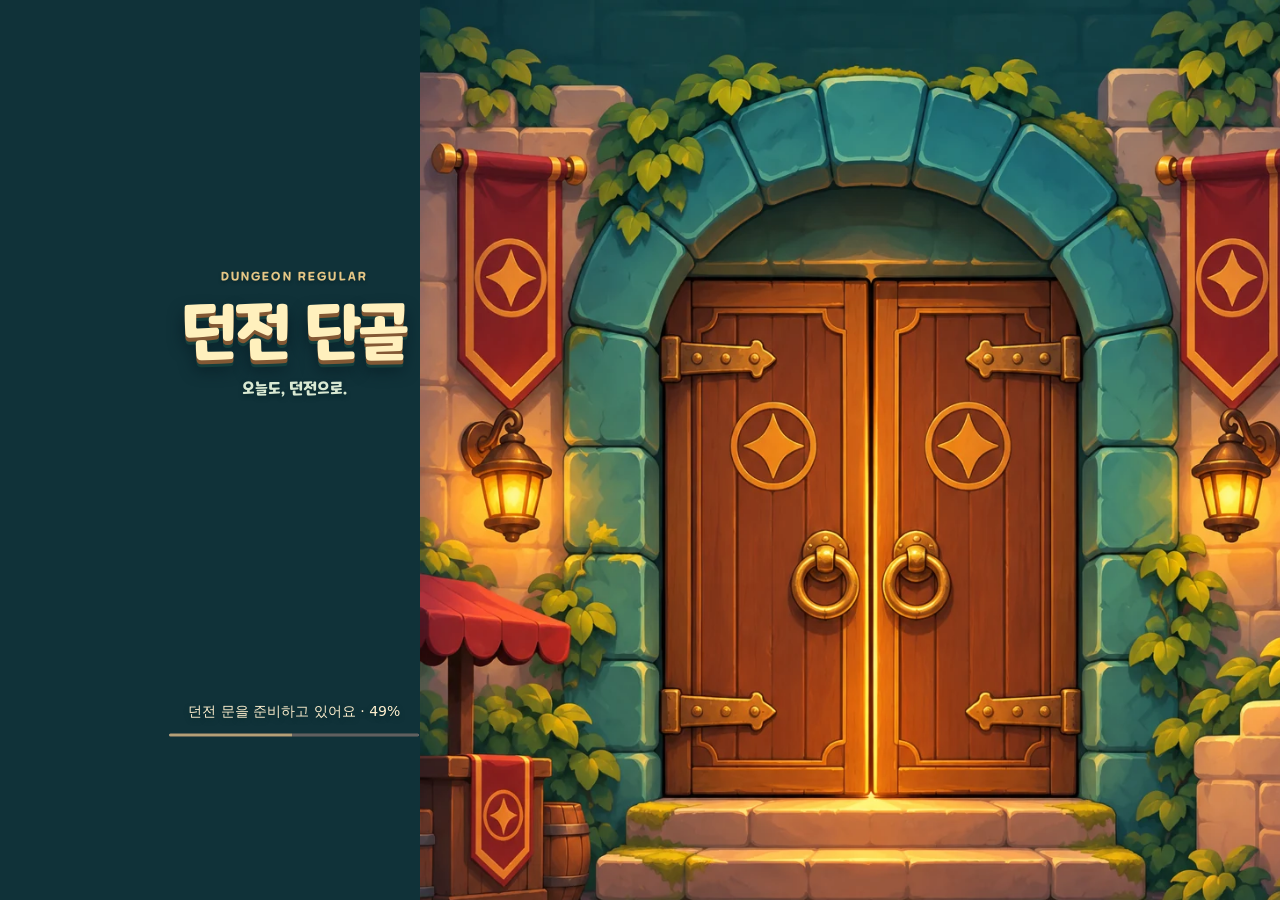
==== index.html @ 7201248c "Release V73 automatic relic skills and tier-zero balance updates" ====
<!doctype html>
<html lang="ko"><head><meta charset="utf-8"><meta name="viewport" content="width=device-width,initial-scale=1,viewport-fit=cover"><title>던전 단골 · Dungeon Regular</title>
<link rel="icon" href="index.icon.png"><link rel="apple-touch-icon" href="index.apple-touch-icon.png">
<link rel="stylesheet" href="entrance.css?v=73">
<style>html,body{margin:0;background:#101e25;color:#fff;overflow:hidden}body{position:fixed;inset:0;box-sizing:border-box;padding-top:env(safe-area-inset-top,0px);padding-bottom:env(safe-area-inset-bottom,0px);touch-action:none}canvas{display:block;outline:none}</style></head>
<body><canvas id="canvas" tabindex="0"></canvas><div id="entrance" role="region" aria-label="Dungeon entrance"></div><noscript>게임을 시작하려면 JavaScript를 켜 주세요.</noscript>
<script src="entrance.js?v=73"></script>
<script src="audio-gate.js?v=73"></script>
<script src="runtime-diagnostics.js?v=73"></script>
<script src="visible-viewport.js?v=73"></script>
<script src="index.js" onerror="window.ChainDelveEntrance.fail()"></script>
<script>
const GODOT_CONFIG={"args": [], "canvasResizePolicy": 0, "ensureCrossOriginIsolationHeaders": false, "executable": "index", "mainPack": "game-v73.pck", "focusCanvas": false, "persistentPaths": ["/userfs"], "fileSizes": {"index.wasm": 39513091, "game-v73.pck": 38753948}};
(async()=>{
  try {
    if(!window.Engine || Engine.getMissingFeatures({threads:false}).length)throw new Error('Unsupported runtime');
    performance.mark('engine-start');
    const engine=new Engine(GODOT_CONFIG);
    await engine.startGame({onProgress:(current,total)=>window.ChainDelveEntrance.progress(current,total)});
    performance.mark('engine-loaded');
    window.ChainDelveAudio.ready();window.ChainDelveEntrance.loaded();
  }catch(error){console.error(error);window.ChainDelveEntrance.fail();}
})();
</script></body></html>
---- entrance.css ----
@font-face{font-family:EntranceMaple;src:url('entrance-art/maplestory-bold.otf') format('opentype');font-display:swap}
#entrance{position:fixed;inset:0;z-index:10;overflow:hidden;background:#103239;color:#fff2cd;font-family:EntranceMaple,system-ui,sans-serif;isolation:isolate;touch-action:manipulation}#entrance[hidden]{display:none}
.entrance-scene{position:absolute;height:100%;aspect-ratio:2/3;left:50%;top:0;transform:translateX(-50%)}
.entrance-art{position:absolute;inset:0;background:url('entrance-art/closed.webp') center/100% 100% no-repeat}
.entrance-art:after{content:'';position:absolute;inset:0;background:url('entrance-art/open.webp') center/100% 100% no-repeat;opacity:0}
.entrance-doors{position:absolute;left:26.6%;top:37.3%;width:46.8%;height:38.5%;perspective:900px;visibility:hidden;overflow:hidden}
.entrance-door{position:absolute;top:0;bottom:0;width:50%;background-image:url('entrance-art/closed.webp');background-size:427.35% 259.74%;background-repeat:no-repeat;backface-visibility:hidden;transition:transform 2.2s cubic-bezier(.4,0,.2,1),filter 2.2s}
.entrance-door.left{left:0;background-position:34.73% 60.65%;transform-origin:left center}.entrance-door.right{right:0;background-position:65.27% 60.65%;transform-origin:right center}
.entrance-heading{position:absolute;top:calc(max(env(safe-area-inset-top,0px),var(--top,0px)) + var(--entrance-nav,0px) + 6%);left:16px;right:16px;text-align:center;pointer-events:none}
.entrance-eyebrow{font-family:EntranceMaple,system-ui,sans-serif;font-size:clamp(11px,2.8vw,15px);letter-spacing:.18em;color:#e6c786;text-shadow:0 2px 3px #09262c}
.entrance-heading h1{font-size:clamp(42px,10.5vw,76px);font-weight:normal;letter-spacing:-.035em;line-height:1.15;margin:12px 0 10px;color:#fff0bd;text-shadow:0 4px 0 #835834,0 7px 0 #153e3c,0 9px 16px #071d25}
.entrance-heading p{font-size:clamp(14px,3.3vw,19px);color:#d9e9d3;margin:0;text-shadow:0 2px 4px #08272b}
#entrance .entrance-enter{position:absolute;left:25%;top:36%;width:50%;height:42%;border:0;background:transparent;border-radius:10px;color:#fff1cf;cursor:pointer;font:inherit;box-shadow:none;text-shadow:0 2px 4px #1b261e;transition:opacity .2s}
#entrance .entrance-enter span{position:absolute;top:103%;left:50%;transform:translateX(-50%);width:max-content;max-width:185%;font-size:clamp(19px,4.8vw,27px);padding:10px 18px;background:#153e39ed;border:1px solid #cfb16d;border-radius:10px;box-shadow:0 3px 0 #0b2728,0 6px 16px #15272366;line-height:1.3}
#entrance .entrance-enter small{position:absolute;top:calc(103% + 62px);left:50%;transform:translateX(-50%);width:200%;font:12px/1.4 system-ui,sans-serif;color:#f4e3bb;text-shadow:0 1px 4px #08272b}
#entrance .entrance-enter:disabled{cursor:default}#entrance[data-state=loading] .entrance-enter,#entrance[data-state=error] .entrance-enter{visibility:hidden}.entrance-enter:focus-visible{outline:3px solid #ffe7a0;outline-offset:5px}
.entrance-footer{position:absolute;left:16px;right:16px;bottom:calc(max(env(safe-area-inset-bottom,0px),var(--bottom,0px)) + 4%);text-align:center;font:14px/1.5 system-ui,sans-serif;color:#fff0cf;text-shadow:0 2px 5px #092d2e}.entrance-footer p{margin:0 0 10px;min-height:1.4em}.entrance-footer progress{display:block;width:min(250px,70vw);height:6px;margin:auto;accent-color:#e4bb69}.entrance-footer progress[hidden]{display:none}.entrance-footer progress::-webkit-progress-bar{background:#153d3b;border-radius:4px}.entrance-footer progress::-webkit-progress-value{background:#e4bb69;border-radius:4px}#entrance .entrance-retry{background:#1b514c;border:1px solid #d6b477;color:#fff0cc;padding:12px 24px;border-radius:12px;font:inherit}
#entrance[data-state=ready] .entrance-footer{pointer-events:none}#entrance[data-state=opening] .entrance-art:after{opacity:1}#entrance[data-state=opening] .entrance-doors{visibility:visible}#entrance[data-state=opening] .entrance-door.left{transform:rotateY(-100deg);filter:brightness(.65)}#entrance[data-state=opening] .entrance-door.right{transform:rotateY(100deg);filter:brightness(.65)}#entrance[data-state=opening] .entrance-enter{opacity:0}
#entrance.reduce-motion *,#entrance.reduce-motion{transition:none!important;animation:none!important}@media(prefers-reduced-motion:reduce){#entrance *,#entrance{transition:none!important;animation:none!important}}
@media(min-aspect-ratio:1/1){.entrance-scene{height:150%;top:-25%;left:68%}.entrance-heading{left:4%;right:auto;width:38%;top:30%}.entrance-heading h1{font-size:clamp(34px,5vw,64px)}.entrance-heading p{font-size:16px}.entrance-footer{left:5%;right:auto;width:36%;bottom:18%}#entrance .entrance-enter small{display:none}#entrance .entrance-enter span{font-size:20px;top:90%;padding:8px 14px}.entrance-eyebrow{font-size:12px}}
@media(max-height:650px) and (max-aspect-ratio:1/1){.entrance-heading{top:calc(var(--entrance-nav,0px) + 4%)}.entrance-heading h1{font-size:42px;margin:8px 0}.entrance-enter small{display:none!important}#entrance .entrance-enter span{padding:8px 12px;font-size:19px}}
/* Ready affordance stays still: no idle animation or continuous repaint. */
.entrance-scene:after{content:'';position:absolute;left:26.6%;top:37.3%;width:46.8%;height:38.5%;box-sizing:border-box;border:2px solid #ffe8a2;border-radius:3px;box-shadow:0 0 12px 3px #ffcd65bb,inset 0 0 16px #ffcf6b77;opacity:0;pointer-events:none;transition:opacity .25s}
#entrance[data-state=ready] .entrance-scene:after{opacity:1}
/* The source is BEHIND the leaves: their actual opening exposes more light.
   Soft spill/rays share the door centre, including the landscape composition.
   All outer light fades to transparent; no opaque rectangle scales on screen. */
.entrance-source{position:absolute;inset:0;background:radial-gradient(ellipse at 50% 62%,#fffef3 0%,#fff8da 30%,#ffe7a8c9 65%,#ffdf8e45 100%);opacity:0}
.entrance-spill,.entrance-rays,.entrance-bloom{position:absolute;pointer-events:none;opacity:0}
.entrance-spill{left:10%;top:31%;width:80%;height:56%;background:radial-gradient(ellipse,#fffdeb9c 0%,#ffecab61 28%,#ffd77420 53%,#ffd77400 72%);transform:scaleX(.02);transform-origin:50% 50%}
.entrance-rays{left:-60%;top:36%;width:220%;height:105%;transform-origin:50% 20%;transform:scaleX(.025);background:conic-gradient(from 110deg at 50% 20%,transparent 0deg,#fff7dc00 12deg,#fff5cc66 18deg,#fff5cc00 27deg,#fff9df85 42deg,#fff8dc18 57deg,#fff9df70 69deg,#fff5cc00 80deg,#fff5cc66 108deg,#fff5cc00 125deg,transparent 140deg);-webkit-mask-image:radial-gradient(ellipse at 50% 20%,#000 0%,#000c 30%,transparent 67%);mask-image:radial-gradient(ellipse at 50% 20%,#000 0%,#000c 30%,transparent 67%);filter:blur(3px)}
.entrance-bloom{position:absolute;inset:0;width:100%;height:100%;z-index:3;pointer-events:none;opacity:1;overflow:hidden}.entrance-bloom ellipse{opacity:0}
#entrance[data-state=opening] .entrance-source{animation:entrance-source 2.8s ease-in-out both}
#entrance[data-state=opening] .entrance-door.left{animation:entrance-leaf-left 2.8s ease-in-out both}
#entrance[data-state=opening] .entrance-door.right{animation:entrance-leaf-right 2.8s ease-in-out both}
#entrance[data-state=opening] .entrance-spill{animation:entrance-spill 2.8s cubic-bezier(.4,0,.2,1) both}
#entrance[data-state=opening] .entrance-rays{animation:entrance-rays 2.8s cubic-bezier(.4,0,.2,1) both}
#entrance[data-state=opening] .entrance-bloom ellipse{animation:entrance-light 2.8s cubic-bezier(.4,0,.2,1) both}
#entrance[data-state=opening]{animation:entrance-arrive 2.8s ease-in-out both}
#entrance[data-state=opening] .entrance-heading{transition:opacity .55s;opacity:0}
#entrance[data-state=opening] .entrance-footer{visibility:hidden}
@keyframes entrance-source{0%{opacity:.5}25%{opacity:.85}55%,100%{opacity:1}}
@keyframes entrance-leaf-left{0%,6%{transform:rotateY(0);filter:brightness(1)}22%{transform:rotateY(-12deg);filter:brightness(1.08)}48%{transform:rotateY(-48deg);filter:brightness(1.2)}78%,100%{transform:rotateY(-90deg);filter:brightness(1.5)}}
@keyframes entrance-leaf-right{0%,6%{transform:rotateY(0);filter:brightness(1)}22%{transform:rotateY(12deg);filter:brightness(1.08)}48%{transform:rotateY(48deg);filter:brightness(1.2)}78%,100%{transform:rotateY(90deg);filter:brightness(1.5)}}
@keyframes entrance-spill{0%{opacity:0;transform:scaleX(.02)}18%{opacity:.25;transform:scaleX(.15)}48%{opacity:.8;transform:scaleX(.75)}75%,100%{opacity:1;transform:scaleX(1.5)}}
@keyframes entrance-rays{0%{opacity:0;transform:scaleX(.025)}18%{opacity:.2;transform:scaleX(.15)}48%{opacity:.7;transform:scaleX(.65)}72%,100%{opacity:1;transform:scaleX(1.3)}}
@keyframes entrance-light{0%{opacity:0;rx:3px;ry:190px}18%{opacity:.2;rx:20px;ry:210px}42%{opacity:.45;rx:110px;ry:260px}58%{opacity:.8;rx:260px;ry:360px}78%,100%{opacity:1;rx:2400px;ry:2400px}}
@keyframes entrance-arrive{0%,83%{opacity:1}100%{opacity:0}}

@media(min-aspect-ratio:1/1){.entrance-bloom ellipse{cx:680px;cy:597.5px}}
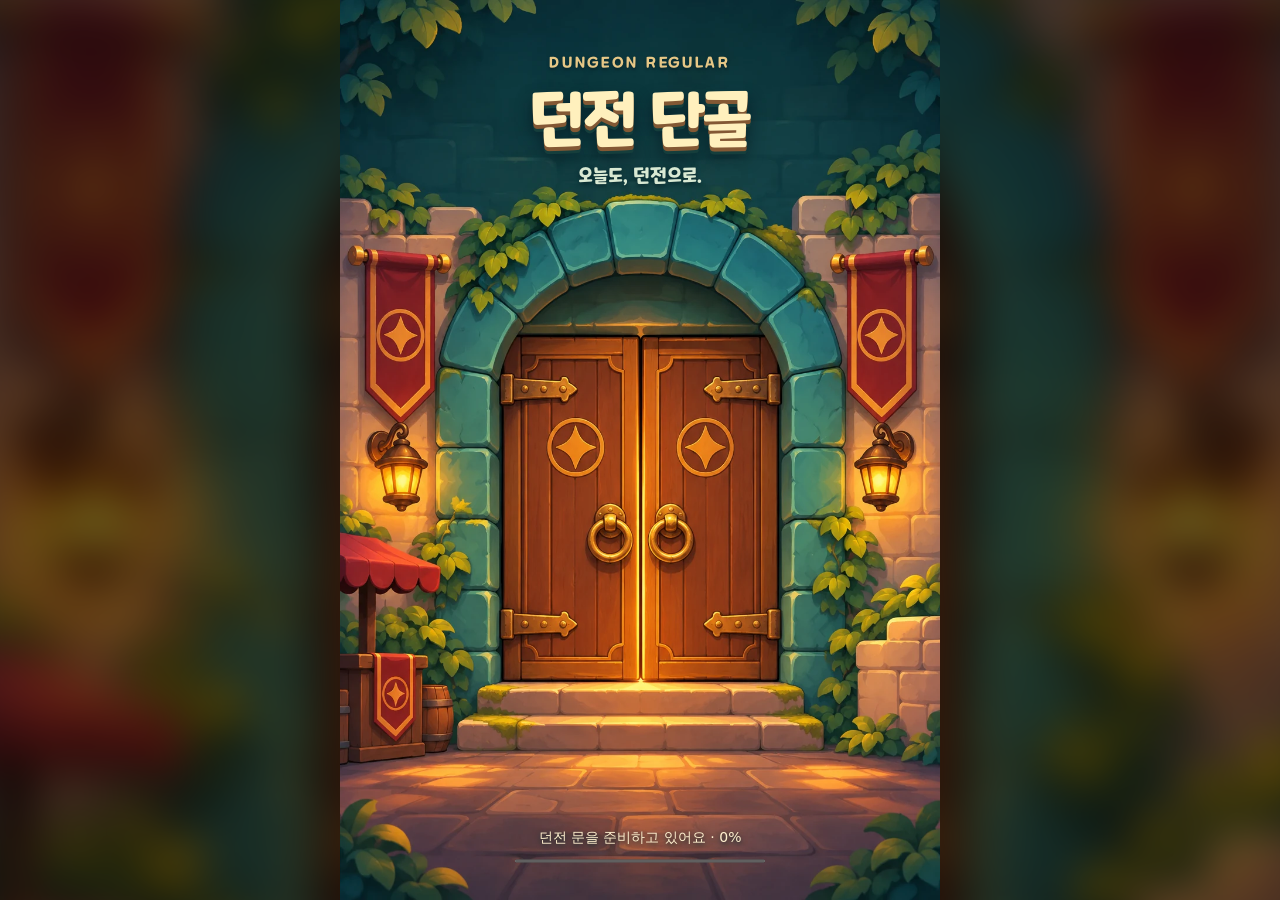
==== commit 2156a3e2: "Release V86 to the main and test pages: phone play-test fixes, continue link, relic efficiency The m" ====
--- a/index.html
+++ b/index.html
@@ -1,16 +1,17 @@
 <!doctype html>
 <html lang="ko"><head><meta charset="utf-8"><meta name="viewport" content="width=device-width,initial-scale=1,viewport-fit=cover"><title>던전 단골 · Dungeon Regular</title>
 <link rel="icon" href="index.icon.png"><link rel="apple-touch-icon" href="index.apple-touch-icon.png">
-<link rel="stylesheet" href="entrance.css?v=73">
+<link rel="stylesheet" href="entrance.css?v=86">
 <style>html,body{margin:0;background:#101e25;color:#fff;overflow:hidden}body{position:fixed;inset:0;box-sizing:border-box;padding-top:env(safe-area-inset-top,0px);padding-bottom:env(safe-area-inset-bottom,0px);touch-action:none}canvas{display:block;outline:none}</style></head>
 <body><canvas id="canvas" tabindex="0"></canvas><div id="entrance" role="region" aria-label="Dungeon entrance"></div><noscript>게임을 시작하려면 JavaScript를 켜 주세요.</noscript>
-<script src="entrance.js?v=73"></script>
-<script src="audio-gate.js?v=73"></script>
-<script src="runtime-diagnostics.js?v=73"></script>
-<script src="visible-viewport.js?v=73"></script>
+<script src="entrance.js?v=86"></script>
+<script src="audio-gate.js?v=86"></script>
+<script src="runtime-diagnostics.js?v=86"></script>
+<script src="visible-viewport.js?v=86"></script>
+<script src="transfer.js?v=86"></script>
 <script src="index.js" onerror="window.ChainDelveEntrance.fail()"></script>
 <script>
-const GODOT_CONFIG={"args": [], "canvasResizePolicy": 0, "ensureCrossOriginIsolationHeaders": false, "executable": "index", "mainPack": "game-v73.pck", "focusCanvas": false, "persistentPaths": ["/userfs"], "fileSizes": {"index.wasm": 39513091, "game-v73.pck": 38753948}};
+const GODOT_CONFIG={"args": [], "canvasResizePolicy": 0, "ensureCrossOriginIsolationHeaders": false, "executable": "index", "mainPack": "game-v86.pck", "focusCanvas": false, "persistentPaths": ["/userfs"], "fileSizes": {"index.wasm": 39513091, "game-v86.pck": 39194600}};
 (async()=>{
   try {
     if(!window.Engine || Engine.getMissingFeatures({threads:false}).length)throw new Error('Unsupported runtime');
--- a/entrance.css
+++ b/entrance.css
@@ -17,7 +17,9 @@
 .entrance-footer{position:absolute;left:16px;right:16px;bottom:calc(max(env(safe-area-inset-bottom,0px),var(--bottom,0px)) + 4%);text-align:center;font:14px/1.5 system-ui,sans-serif;color:#fff0cf;text-shadow:0 2px 5px #092d2e}.entrance-footer p{margin:0 0 10px;min-height:1.4em}.entrance-footer progress{display:block;width:min(250px,70vw);height:6px;margin:auto;accent-color:#e4bb69}.entrance-footer progress[hidden]{display:none}.entrance-footer progress::-webkit-progress-bar{background:#153d3b;border-radius:4px}.entrance-footer progress::-webkit-progress-value{background:#e4bb69;border-radius:4px}#entrance .entrance-retry{background:#1b514c;border:1px solid #d6b477;color:#fff0cc;padding:12px 24px;border-radius:12px;font:inherit}
 #entrance[data-state=ready] .entrance-footer{pointer-events:none}#entrance[data-state=opening] .entrance-art:after{opacity:1}#entrance[data-state=opening] .entrance-doors{visibility:visible}#entrance[data-state=opening] .entrance-door.left{transform:rotateY(-100deg);filter:brightness(.65)}#entrance[data-state=opening] .entrance-door.right{transform:rotateY(100deg);filter:brightness(.65)}#entrance[data-state=opening] .entrance-enter{opacity:0}
 #entrance.reduce-motion *,#entrance.reduce-motion{transition:none!important;animation:none!important}@media(prefers-reduced-motion:reduce){#entrance *,#entrance{transition:none!important;animation:none!important}}
-@media(min-aspect-ratio:1/1){.entrance-scene{height:150%;top:-25%;left:68%}.entrance-heading{left:4%;right:auto;width:38%;top:30%}.entrance-heading h1{font-size:clamp(34px,5vw,64px)}.entrance-heading p{font-size:16px}.entrance-footer{left:5%;right:auto;width:36%;bottom:18%}#entrance .entrance-enter small{display:none}#entrance .entrance-enter span{font-size:20px;top:90%;padding:8px 14px}.entrance-eyebrow{font-size:12px}}
+/* Wide windows keep the phone composition: title, door and button share one centred column.
+   The sides show a still, blurred copy of the same art instead of an empty panel. */
+@media(min-aspect-ratio:1/1){#entrance:before{content:'';position:absolute;inset:-48px;z-index:-1;background:url('entrance-art/closed.webp') center/cover no-repeat;filter:blur(22px) brightness(.42)}.entrance-heading,.entrance-footer{left:50%;right:auto;width:calc(66.667vh - 32px);transform:translateX(-50%)}.entrance-heading{top:calc(max(env(safe-area-inset-top,0px),var(--top,0px)) + var(--entrance-nav,0px) + max(6%,54px))}.entrance-eyebrow{font-size:clamp(11px,1.9vh,15px)}.entrance-heading h1{font-size:clamp(34px,7vh,76px)}.entrance-heading p{font-size:clamp(14px,2.2vh,19px)}#entrance .entrance-enter span{font-size:clamp(19px,3.2vh,27px)}.entrance-footer progress{width:min(250px,46vh)}}
 @media(max-height:650px) and (max-aspect-ratio:1/1){.entrance-heading{top:calc(var(--entrance-nav,0px) + 4%)}.entrance-heading h1{font-size:42px;margin:8px 0}.entrance-enter small{display:none!important}#entrance .entrance-enter span{padding:8px 12px;font-size:19px}}
 /* Ready affordance stays still: no idle animation or continuous repaint. */
 .entrance-scene:after{content:'';position:absolute;left:26.6%;top:37.3%;width:46.8%;height:38.5%;box-sizing:border-box;border:2px solid #ffe8a2;border-radius:3px;box-shadow:0 0 12px 3px #ffcd65bb,inset 0 0 16px #ffcf6b77;opacity:0;pointer-events:none;transition:opacity .25s}
@@ -46,5 +48,3 @@
 @keyframes entrance-rays{0%{opacity:0;transform:scaleX(.025)}18%{opacity:.2;transform:scaleX(.15)}48%{opacity:.7;transform:scaleX(.65)}72%,100%{opacity:1;transform:scaleX(1.3)}}
 @keyframes entrance-light{0%{opacity:0;rx:3px;ry:190px}18%{opacity:.2;rx:20px;ry:210px}42%{opacity:.45;rx:110px;ry:260px}58%{opacity:.8;rx:260px;ry:360px}78%,100%{opacity:1;rx:2400px;ry:2400px}}
 @keyframes entrance-arrive{0%,83%{opacity:1}100%{opacity:0}}
-
-@media(min-aspect-ratio:1/1){.entrance-bloom ellipse{cx:680px;cy:597.5px}}
